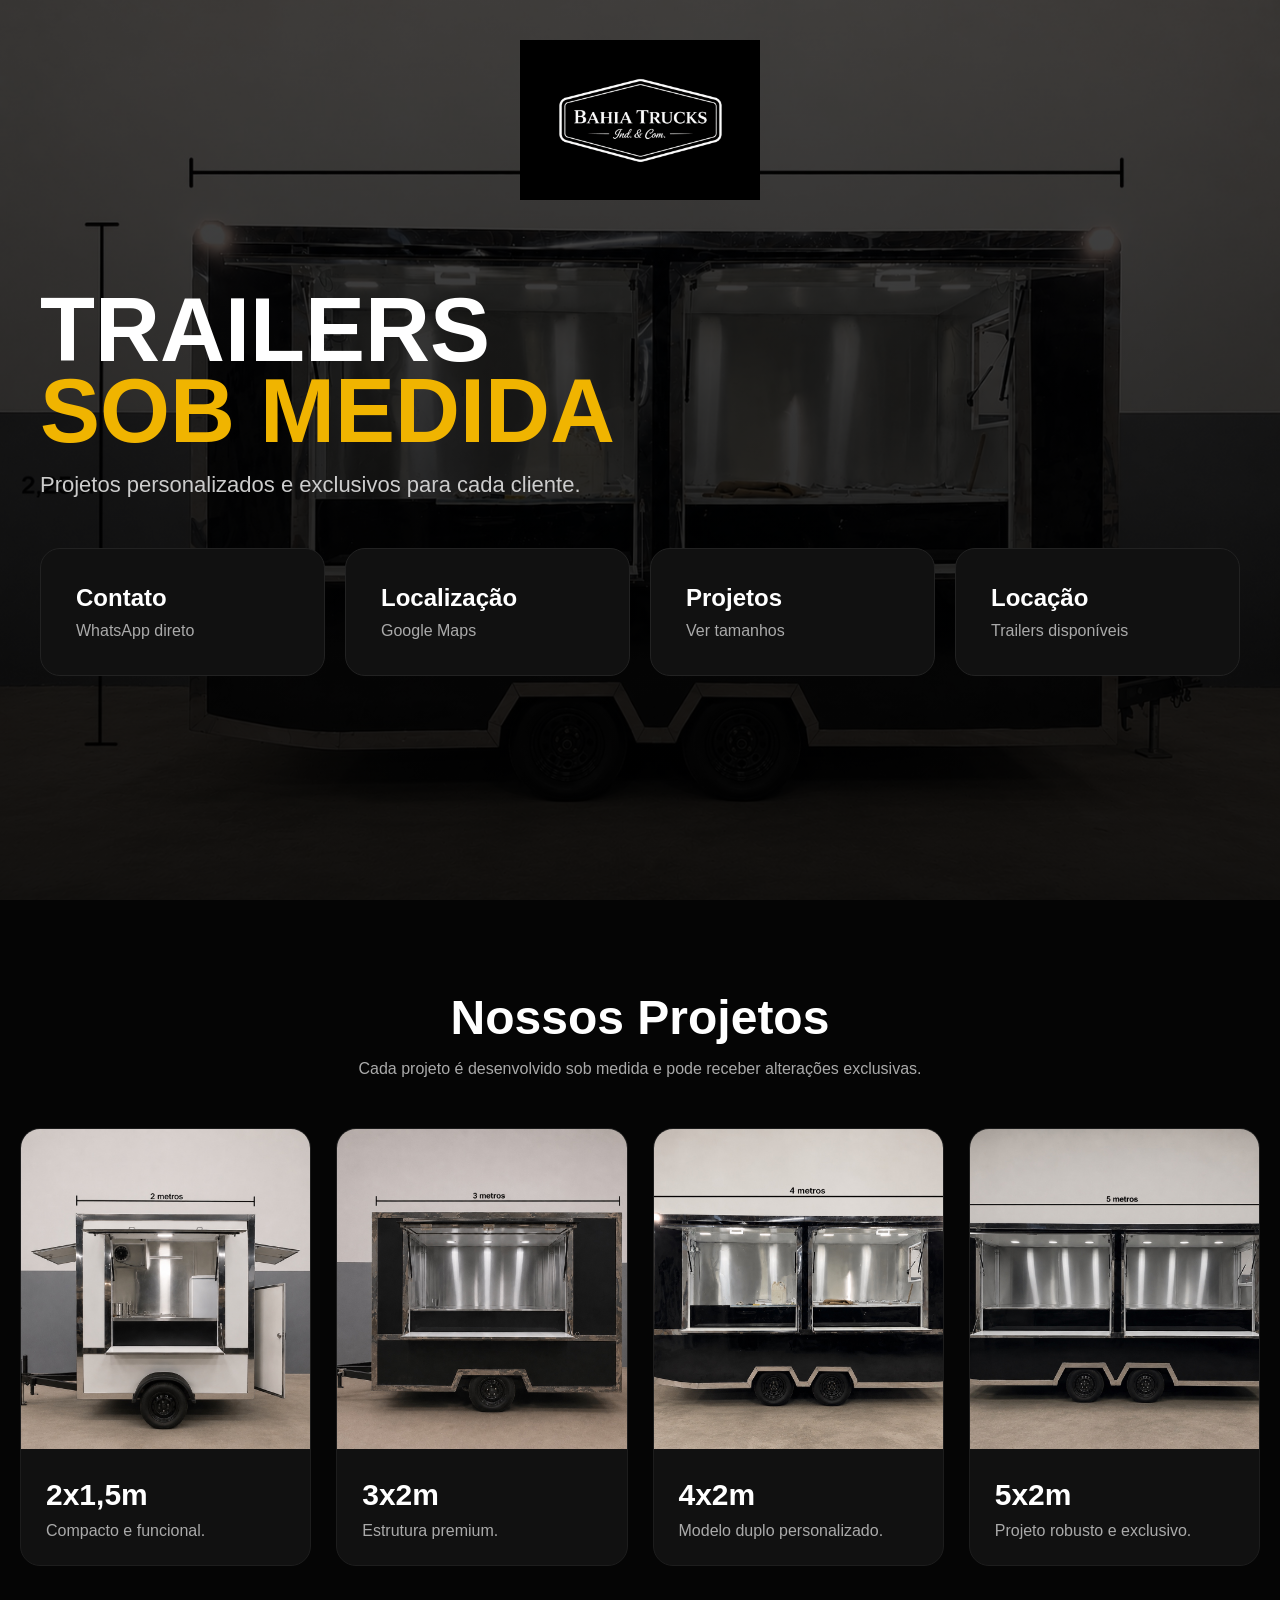
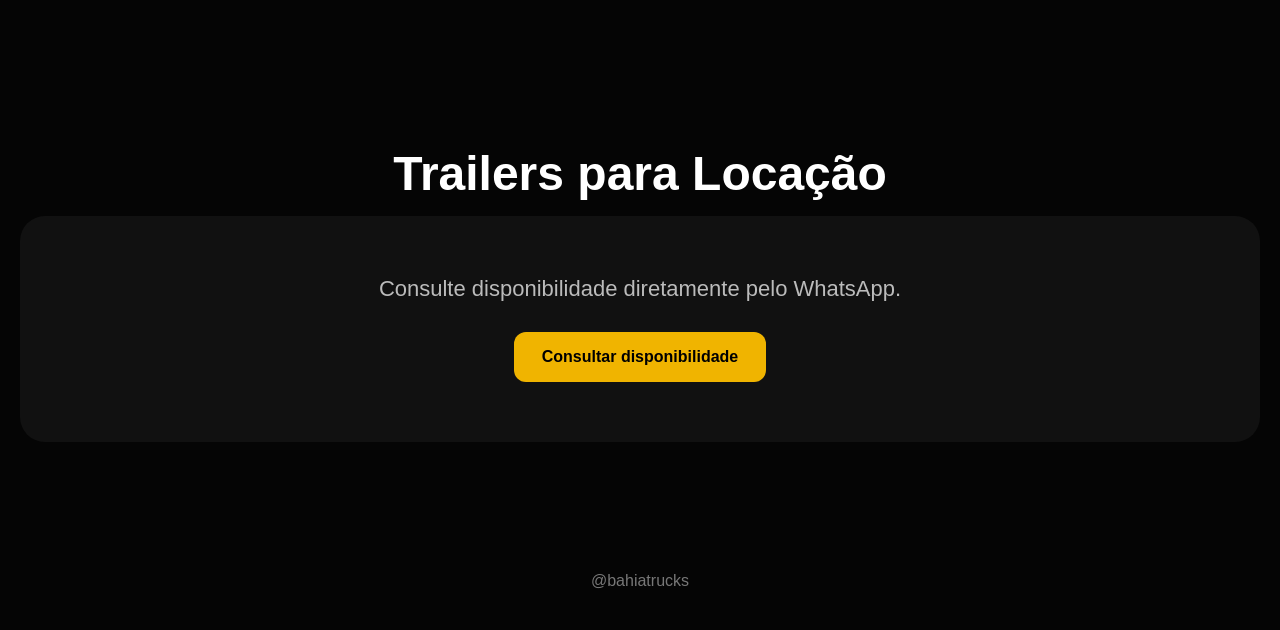
==== index.html @ 98e979be "Add all site files and vercel.json config" ====
<!DOCTYPE html>
<html lang="pt-BR">
<head>
<meta charset="UTF-8">
<meta name="viewport" content="width=device-width, initial-scale=1.0">
<title>Bahia Trucks</title>
<link rel="stylesheet" href="style.css">
</head>
<body>

<header class="hero">
<img src="logo.png" class="logo">

<div class="hero-content">
<h1>TRAILERS<br><span>SOB MEDIDA</span></h1>

<p>Projetos personalizados e exclusivos para cada cliente.</p>

<div class="cards">

<a class="card" href="https://wa.me/5571987264731?text=Olá,%20vim%20pelo%20site" target="_blank">
<h2>Contato</h2>
<span>WhatsApp direto</span>
</a>

<a class="card" href="https://maps.google.com/?q=Rua+Estrela+do+Mar+115+Lauro+de+Freitas+BA" target="_blank">
<h2>Localização</h2>
<span>Google Maps</span>
</a>

<a class="card" href="#projetos">
<h2>Projetos</h2>
<span>Ver tamanhos</span>
</a>

<a class="card" href="#locacao">
<h2>Locação</h2>
<span>Trailers disponíveis</span>
</a>

</div>
</div>
</header>

<section id="projetos">
<h2>Nossos Projetos</h2>

<p class="subtitle">
Cada projeto é desenvolvido sob medida e pode receber alterações exclusivas.
</p>

<div class="project-grid">

<div class="project-card">
<img src="2x15.jpeg">
<div class="project-info">
<h3>2x1,5m</h3>
<p>Compacto e funcional.</p>
</div>
</div>

<div class="project-card">
<img src="3x2.jpeg">
<div class="project-info">
<h3>3x2m</h3>
<p>Estrutura premium.</p>
</div>
</div>

<div class="project-card">
<img src="4x2.jpeg">
<div class="project-info">
<h3>4x2m</h3>
<p>Modelo duplo personalizado.</p>
</div>
</div>

<div class="project-card">
<img src="5x2.jpeg">
<div class="project-info">
<h3>5x2m</h3>
<p>Projeto robusto e exclusivo.</p>
</div>
</div>

</div>
</section>

<section id="locacao">
<h2>Trailers para Locação</h2>

<div class="locacao-box">
<p>Consulte disponibilidade diretamente pelo WhatsApp.</p>

<a href="https://wa.me/5571987264731?text=Olá,%20tenho%20interesse%20em%20locação" target="_blank">
Consultar disponibilidade
</a>

</div>
</section>

<footer>
<p>@bahiatrucks</p>
</footer>

</body>
</html>
---- style.css ----
*{
margin:0;
padding:0;
box-sizing:border-box;
font-family:Arial,sans-serif;
}

body{
background:#050505;
color:white;
}

.hero{
min-height:100vh;
padding:40px 20px;
background:
linear-gradient(to bottom, rgba(0,0,0,.7), rgba(0,0,0,.9)),
url('4x2.jpeg') center/cover no-repeat;
}

.logo{
width:240px;
display:block;
margin:auto;
}

.hero-content{
max-width:1200px;
margin:90px auto 0;
}

.hero h1{
font-size:90px;
line-height:.9;
margin-bottom:20px;
}

.hero h1 span{
color:#f0b400;
}

.hero p{
font-size:22px;
color:#ccc;
margin-bottom:50px;
max-width:600px;
}

.cards{
display:grid;
grid-template-columns:repeat(auto-fit,minmax(220px,1fr));
gap:20px;
}

.card{
background:#111;
padding:35px;
border-radius:20px;
text-decoration:none;
color:white;
border:1px solid #222;
transition:.3s;
}

.card:hover{
transform:translateY(-5px);
border-color:#f0b400;
}

.card h2{
margin-bottom:10px;
}

.card span{
color:#aaa;
}

section{
max-width:1300px;
margin:auto;
padding:90px 20px;
}

section h2{
text-align:center;
font-size:48px;
margin-bottom:15px;
}

.subtitle{
text-align:center;
color:#aaa;
margin-bottom:50px;
}

.project-grid{
display:grid;
grid-template-columns:repeat(auto-fit,minmax(260px,1fr));
gap:25px;
}

.project-card{
background:#111;
border-radius:20px;
overflow:hidden;
border:1px solid #1d1d1d;
}

.project-card img{
width:100%;
height:320px;
object-fit:cover;
}

.project-info{
padding:25px;
}

.project-info h3{
font-size:30px;
margin-bottom:10px;
}

.project-info p{
color:#aaa;
}

.locacao-box{
background:#111;
padding:60px;
border-radius:25px;
text-align:center;
}

.locacao-box p{
font-size:22px;
color:#bbb;
margin-bottom:30px;
}

.locacao-box a{
background:#f0b400;
padding:16px 28px;
border-radius:12px;
text-decoration:none;
color:black;
font-weight:bold;
display:inline-block;
}

footer{
padding:40px;
text-align:center;
color:#777;
}

@media(max-width:768px){

.hero h1{
font-size:52px;
}

.hero p{
font-size:18px;
}

section h2{
font-size:34px;
}

.locacao-box{
padding:35px 20px;
}

}
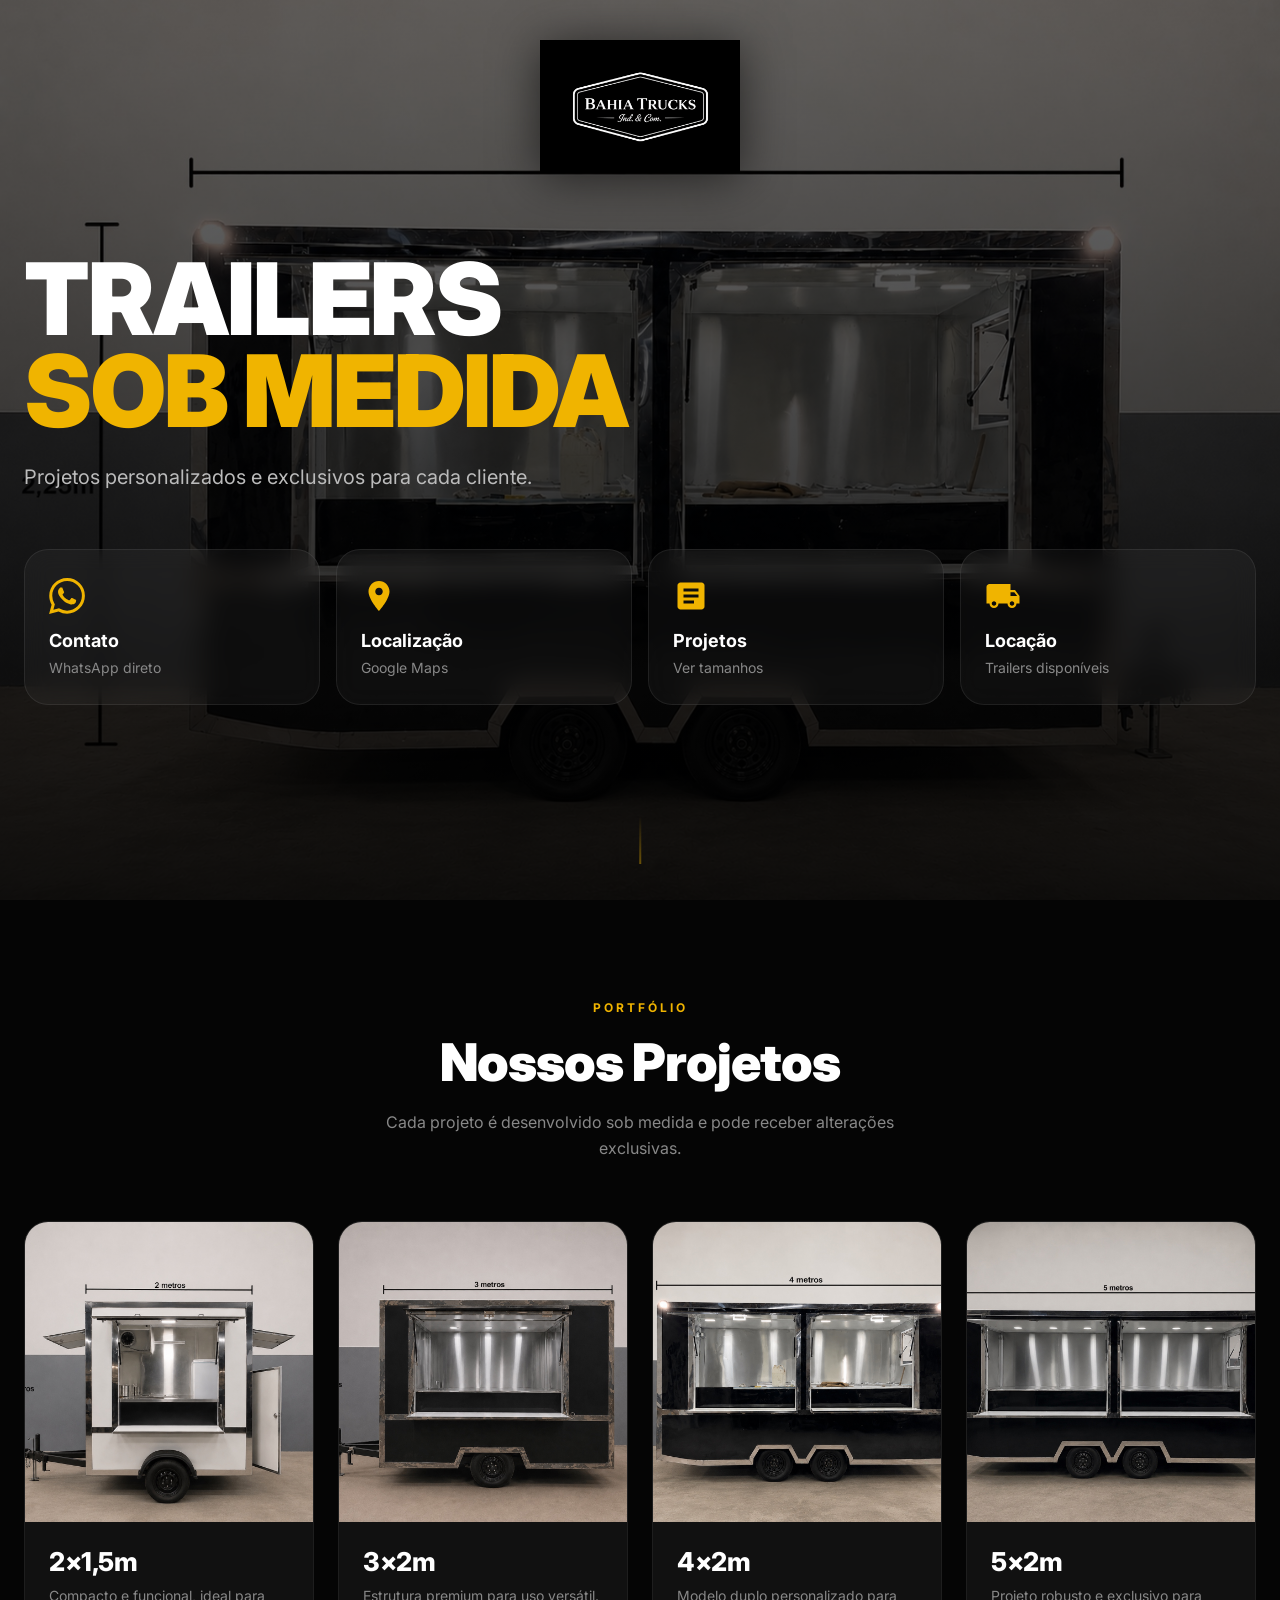
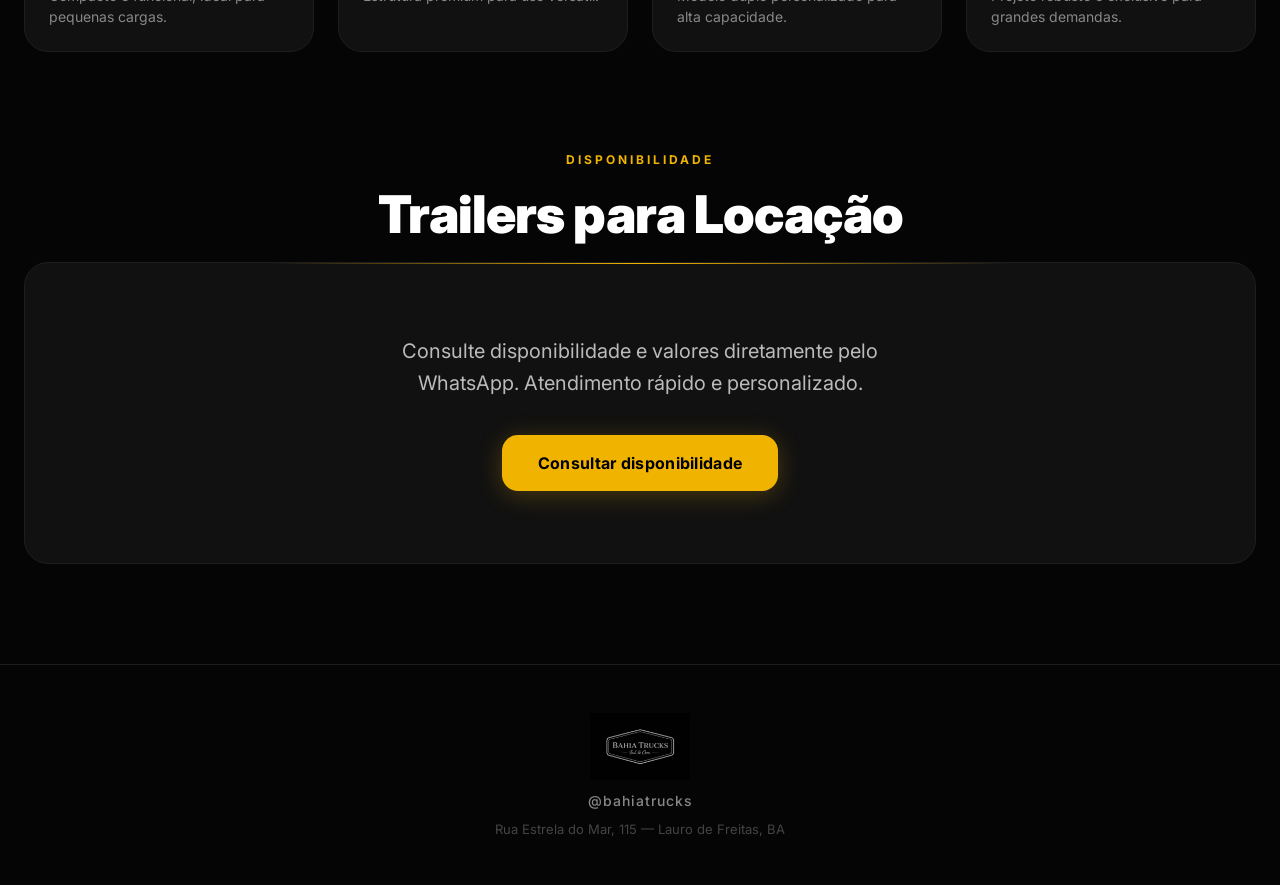
==== commit 2e056d28: "Improve site: SEO, visual redesign, accessibility and performance - Add meta description, Open Graph" ====
--- a/index.html
+++ b/index.html
@@ -1,106 +1,177 @@
 <!DOCTYPE html>
 <html lang="pt-BR">
 <head>
-<meta charset="UTF-8">
-<meta name="viewport" content="width=device-width, initial-scale=1.0">
-<title>Bahia Trucks</title>
-<link rel="stylesheet" href="style.css">
+  <meta charset="UTF-8">
+  <meta name="viewport" content="width=device-width, initial-scale=1.0">
+
+  <title>Bahia Trucks — Trailers Sob Medida em Lauro de Freitas, BA</title>
+  <meta name="description" content="Fabricamos trailers sob medida e oferecemos trailers para locação em Lauro de Freitas, Bahia. Projetos personalizados, qualidade e exclusividade para cada cliente.">
+  <meta name="keywords" content="trailers sob medida, locação de trailers, Lauro de Freitas, Bahia, Bahia Trucks, trailers personalizados">
+  <meta name="robots" content="index, follow">
+
+  <!-- Open Graph (WhatsApp, Instagram, Facebook) -->
+  <meta property="og:type" content="website">
+  <meta property="og:title" content="Bahia Trucks — Trailers Sob Medida">
+  <meta property="og:description" content="Fabricamos trailers sob medida e para locação em Lauro de Freitas, BA. Projetos exclusivos para cada cliente.">
+  <meta property="og:image" content="4x2.jpeg">
+  <meta property="og:locale" content="pt_BR">
+
+  <!-- Structured Data (Google) -->
+  <script type="application/ld+json">
+  {
+    "@context": "https://schema.org",
+    "@type": "LocalBusiness",
+    "name": "Bahia Trucks",
+    "description": "Fabricação de trailers sob medida e locação de trailers em Lauro de Freitas, Bahia.",
+    "telephone": "+55-71-98726-4731",
+    "address": {
+      "@type": "PostalAddress",
+      "streetAddress": "Rua Estrela do Mar, 115",
+      "addressLocality": "Lauro de Freitas",
+      "addressRegion": "BA",
+      "addressCountry": "BR"
+    }
+  }
+  </script>
+
+  <!-- Google Fonts -->
+  <link rel="preconnect" href="https://fonts.googleapis.com">
+  <link rel="preconnect" href="https://fonts.gstatic.com" crossorigin>
+  <link href="https://fonts.googleapis.com/css2?family=Inter:wght@400;500;600;700;900&display=swap" rel="stylesheet">
+
+  <link rel="stylesheet" href="style.css">
 </head>
 <body>
 
 <header class="hero">
-<img src="logo.png" class="logo">
+  <img src="logo.png" class="logo" alt="Bahia Trucks — Logo">
 
-<div class="hero-content">
-<h1>TRAILERS<br><span>SOB MEDIDA</span></h1>
+  <div class="hero-content">
+    <h1>TRAILERS<br><span>SOB MEDIDA</span></h1>
+    <p>Projetos personalizados e exclusivos para cada cliente.</p>
 
-<p>Projetos personalizados e exclusivos para cada cliente.</p>
+    <div class="cards">
 
-<div class="cards">
+      <a class="card" href="https://wa.me/5571987264731?text=Olá,%20vim%20pelo%20site" target="_blank" rel="noopener" aria-label="Entrar em contato pelo WhatsApp">
+        <div class="card-icon">
+          <svg xmlns="http://www.w3.org/2000/svg" viewBox="0 0 24 24" fill="currentColor" aria-hidden="true"><path d="M17.472 14.382c-.297-.149-1.758-.867-2.03-.967-.273-.099-.471-.148-.67.15-.197.297-.767.966-.94 1.164-.173.199-.347.223-.644.075-.297-.15-1.255-.463-2.39-1.475-.883-.788-1.48-1.761-1.653-2.059-.173-.297-.018-.458.13-.606.134-.133.298-.347.446-.52.149-.174.198-.298.298-.497.099-.198.05-.371-.025-.52-.075-.149-.669-1.612-.916-2.207-.242-.579-.487-.5-.669-.51-.173-.008-.371-.01-.57-.01-.198 0-.52.074-.792.372-.272.297-1.04 1.016-1.04 2.479 0 1.462 1.065 2.875 1.213 3.074.149.198 2.096 3.2 5.077 4.487.709.306 1.262.489 1.694.625.712.227 1.36.195 1.871.118.571-.085 1.758-.719 2.006-1.413.248-.694.248-1.289.173-1.413-.074-.124-.272-.198-.57-.347m-5.421 7.403h-.004a9.87 9.87 0 01-5.031-1.378l-.361-.214-3.741.982.998-3.648-.235-.374a9.86 9.86 0 01-1.51-5.26c.001-5.45 4.436-9.884 9.888-9.884 2.64 0 5.122 1.03 6.988 2.898a9.825 9.825 0 012.893 6.994c-.003 5.45-4.437 9.884-9.885 9.884m8.413-18.297A11.815 11.815 0 0012.05 0C5.495 0 .16 5.335.157 11.892c0 2.096.547 4.142 1.588 5.945L.057 24l6.305-1.654a11.882 11.882 0 005.683 1.448h.005c6.554 0 11.89-5.335 11.893-11.893a11.821 11.821 0 00-3.48-8.413z"/></svg>
+        </div>
+        <h2>Contato</h2>
+        <span>WhatsApp direto</span>
+      </a>
 
-<a class="card" href="https://wa.me/5571987264731?text=Olá,%20vim%20pelo%20site" target="_blank">
-<h2>Contato</h2>
-<span>WhatsApp direto</span>
-</a>
+      <a class="card" href="https://maps.google.com/?q=Rua+Estrela+do+Mar+115+Lauro+de+Freitas+BA" target="_blank" rel="noopener" aria-label="Ver localização no Google Maps">
+        <div class="card-icon">
+          <svg xmlns="http://www.w3.org/2000/svg" viewBox="0 0 24 24" fill="currentColor" aria-hidden="true"><path d="M12 2C8.13 2 5 5.13 5 9c0 5.25 7 13 7 13s7-7.75 7-13c0-3.87-3.13-7-7-7zm0 9.5c-1.38 0-2.5-1.12-2.5-2.5s1.12-2.5 2.5-2.5 2.5 1.12 2.5 2.5-1.12 2.5-2.5 2.5z"/></svg>
+        </div>
+        <h2>Localização</h2>
+        <span>Google Maps</span>
+      </a>
 
-<a class="card" href="https://maps.google.com/?q=Rua+Estrela+do+Mar+115+Lauro+de+Freitas+BA" target="_blank">
-<h2>Localização</h2>
-<span>Google Maps</span>
-</a>
+      <a class="card" href="#projetos" aria-label="Ver nossos projetos">
+        <div class="card-icon">
+          <svg xmlns="http://www.w3.org/2000/svg" viewBox="0 0 24 24" fill="currentColor" aria-hidden="true"><path d="M19 3H5c-1.1 0-2 .9-2 2v14c0 1.1.9 2 2 2h14c1.1 0 2-.9 2-2V5c0-1.1-.9-2-2-2zm-5 14H7v-2h7v2zm3-4H7v-2h10v2zm0-4H7V7h10v2z"/></svg>
+        </div>
+        <h2>Projetos</h2>
+        <span>Ver tamanhos</span>
+      </a>
 
-<a class="card" href="#projetos">
-<h2>Projetos</h2>
-<span>Ver tamanhos</span>
-</a>
+      <a class="card" href="#locacao" aria-label="Ver trailers para locação">
+        <div class="card-icon">
+          <svg xmlns="http://www.w3.org/2000/svg" viewBox="0 0 24 24" fill="currentColor" aria-hidden="true"><path d="M20 8h-3V4H3c-1.1 0-2 .9-2 2v11h2c0 1.66 1.34 3 3 3s3-1.34 3-3h6c0 1.66 1.34 3 3 3s3-1.34 3-3h2v-5l-3-4zM6 18.5c-.83 0-1.5-.67-1.5-1.5s.67-1.5 1.5-1.5 1.5.67 1.5 1.5-.67 1.5-1.5 1.5zm13.5-9l1.96 2.5H17V9.5h2.5zm-1.5 9c-.83 0-1.5-.67-1.5-1.5s.67-1.5 1.5-1.5 1.5.67 1.5 1.5-.67 1.5-1.5 1.5z"/></svg>
+        </div>
+        <h2>Locação</h2>
+        <span>Trailers disponíveis</span>
+      </a>
 
-<a class="card" href="#locacao">
-<h2>Locação</h2>
-<span>Trailers disponíveis</span>
-</a>
+    </div>
+  </div>
 
-</div>
-</div>
+  <div class="scroll-hint" aria-hidden="true">
+    <span></span>
+  </div>
 </header>
 
 <section id="projetos">
-<h2>Nossos Projetos</h2>
+  <div class="section-label">Portfólio</div>
+  <h2>Nossos Projetos</h2>
+  <p class="subtitle">Cada projeto é desenvolvido sob medida e pode receber alterações exclusivas.</p>
 
-<p class="subtitle">
-Cada projeto é desenvolvido sob medida e pode receber alterações exclusivas.
-</p>
+  <div class="project-grid">
 
-<div class="project-grid">
+    <div class="project-card">
+      <div class="project-img-wrap">
+        <img src="2x15.jpeg" alt="Trailer 2x1,5 metros — compacto e funcional" loading="lazy">
+        <div class="project-overlay">
+          <a href="https://wa.me/5571987264731?text=Olá,%20tenho%20interesse%20no%20trailer%202x1,5m" target="_blank" rel="noopener" class="overlay-btn">Solicitar orçamento</a>
+        </div>
+      </div>
+      <div class="project-info">
+        <h3>2×1,5m</h3>
+        <p>Compacto e funcional, ideal para pequenas cargas.</p>
+      </div>
+    </div>
 
-<div class="project-card">
-<img src="2x15.jpeg">
-<div class="project-info">
-<h3>2x1,5m</h3>
-<p>Compacto e funcional.</p>
-</div>
-</div>
+    <div class="project-card">
+      <div class="project-img-wrap">
+        <img src="3x2.jpeg" alt="Trailer 3x2 metros — estrutura premium" loading="lazy">
+        <div class="project-overlay">
+          <a href="https://wa.me/5571987264731?text=Olá,%20tenho%20interesse%20no%20trailer%203x2m" target="_blank" rel="noopener" class="overlay-btn">Solicitar orçamento</a>
+        </div>
+      </div>
+      <div class="project-info">
+        <h3>3×2m</h3>
+        <p>Estrutura premium para uso versátil.</p>
+      </div>
+    </div>
 
-<div class="project-card">
-<img src="3x2.jpeg">
-<div class="project-info">
-<h3>3x2m</h3>
-<p>Estrutura premium.</p>
-</div>
-</div>
+    <div class="project-card">
+      <div class="project-img-wrap">
+        <img src="4x2.jpeg" alt="Trailer 4x2 metros — modelo duplo personalizado" loading="lazy">
+        <div class="project-overlay">
+          <a href="https://wa.me/5571987264731?text=Olá,%20tenho%20interesse%20no%20trailer%204x2m" target="_blank" rel="noopener" class="overlay-btn">Solicitar orçamento</a>
+        </div>
+      </div>
+      <div class="project-info">
+        <h3>4×2m</h3>
+        <p>Modelo duplo personalizado para alta capacidade.</p>
+      </div>
+    </div>
 
-<div class="project-card">
-<img src="4x2.jpeg">
-<div class="project-info">
-<h3>4x2m</h3>
-<p>Modelo duplo personalizado.</p>
-</div>
-</div>
+    <div class="project-card">
+      <div class="project-img-wrap">
+        <img src="5x2.jpeg" alt="Trailer 5x2 metros — projeto robusto e exclusivo" loading="lazy">
+        <div class="project-overlay">
+          <a href="https://wa.me/5571987264731?text=Olá,%20tenho%20interesse%20no%20trailer%205x2m" target="_blank" rel="noopener" class="overlay-btn">Solicitar orçamento</a>
+        </div>
+      </div>
+      <div class="project-info">
+        <h3>5×2m</h3>
+        <p>Projeto robusto e exclusivo para grandes demandas.</p>
+      </div>
+    </div>
 
-<div class="project-card">
-<img src="5x2.jpeg">
-<div class="project-info">
-<h3>5x2m</h3>
-<p>Projeto robusto e exclusivo.</p>
-</div>
-</div>
-
-</div>
+  </div>
 </section>
 
-<section id="locacao">
-<h2>Trailers para Locação</h2>
+<section id="locacao" class="locacao-section">
+  <div class="section-label">Disponibilidade</div>
+  <h2>Trailers para Locação</h2>
 
-<div class="locacao-box">
-<p>Consulte disponibilidade diretamente pelo WhatsApp.</p>
-
-<a href="https://wa.me/5571987264731?text=Olá,%20tenho%20interesse%20em%20locação" target="_blank">
-Consultar disponibilidade
-</a>
-
-</div>
+  <div class="locacao-box">
+    <p>Consulte disponibilidade e valores diretamente pelo WhatsApp. Atendimento rápido e personalizado.</p>
+    <a href="https://wa.me/5571987264731?text=Olá,%20tenho%20interesse%20em%20locação" target="_blank" rel="noopener" class="btn-primary" aria-label="Consultar disponibilidade de locação pelo WhatsApp">
+      Consultar disponibilidade
+    </a>
+  </div>
 </section>
 
 <footer>
-<p>@bahiatrucks</p>
+  <div class="footer-inner">
+    <img src="logo.png" alt="Bahia Trucks" class="footer-logo">
+    <p class="footer-handle">@bahiatrucks</p>
+    <p class="footer-address">Rua Estrela do Mar, 115 — Lauro de Freitas, BA</p>
+  </div>
 </footer>
 
 </body>
--- a/style.css
+++ b/style.css
@@ -1,175 +1,441 @@
-*{
-margin:0;
-padding:0;
-box-sizing:border-box;
-font-family:Arial,sans-serif;
-}
-
-body{
-background:#050505;
-color:white;
-}
-
-.hero{
-min-height:100vh;
-padding:40px 20px;
-background:
-linear-gradient(to bottom, rgba(0,0,0,.7), rgba(0,0,0,.9)),
-url('4x2.jpeg') center/cover no-repeat;
-}
-
-.logo{
-width:240px;
-display:block;
-margin:auto;
-}
-
-.hero-content{
-max-width:1200px;
-margin:90px auto 0;
-}
-
-.hero h1{
-font-size:90px;
-line-height:.9;
-margin-bottom:20px;
-}
-
-.hero h1 span{
-color:#f0b400;
-}
-
-.hero p{
-font-size:22px;
-color:#ccc;
-margin-bottom:50px;
-max-width:600px;
-}
-
-.cards{
-display:grid;
-grid-template-columns:repeat(auto-fit,minmax(220px,1fr));
-gap:20px;
-}
-
-.card{
-background:#111;
-padding:35px;
-border-radius:20px;
-text-decoration:none;
-color:white;
-border:1px solid #222;
-transition:.3s;
-}
-
-.card:hover{
-transform:translateY(-5px);
-border-color:#f0b400;
-}
-
-.card h2{
-margin-bottom:10px;
-}
-
-.card span{
-color:#aaa;
-}
-
-section{
-max-width:1300px;
-margin:auto;
-padding:90px 20px;
-}
-
-section h2{
-text-align:center;
-font-size:48px;
-margin-bottom:15px;
-}
-
-.subtitle{
-text-align:center;
-color:#aaa;
-margin-bottom:50px;
-}
-
-.project-grid{
-display:grid;
-grid-template-columns:repeat(auto-fit,minmax(260px,1fr));
-gap:25px;
-}
-
-.project-card{
-background:#111;
-border-radius:20px;
-overflow:hidden;
-border:1px solid #1d1d1d;
-}
-
-.project-card img{
-width:100%;
-height:320px;
-object-fit:cover;
-}
-
-.project-info{
-padding:25px;
-}
-
-.project-info h3{
-font-size:30px;
-margin-bottom:10px;
-}
-
-.project-info p{
-color:#aaa;
-}
-
-.locacao-box{
-background:#111;
-padding:60px;
-border-radius:25px;
-text-align:center;
-}
-
-.locacao-box p{
-font-size:22px;
-color:#bbb;
-margin-bottom:30px;
-}
-
-.locacao-box a{
-background:#f0b400;
-padding:16px 28px;
-border-radius:12px;
-text-decoration:none;
-color:black;
-font-weight:bold;
-display:inline-block;
-}
-
-footer{
-padding:40px;
-text-align:center;
-color:#777;
-}
-
-@media(max-width:768px){
-
-.hero h1{
-font-size:52px;
-}
-
-.hero p{
-font-size:18px;
-}
-
-section h2{
-font-size:34px;
-}
-
-.locacao-box{
-padding:35px 20px;
-}
-
-}
+:root {
+  --gold: #f0b400;
+  --gold-dark: #c99600;
+  --bg: #050505;
+  --bg-card: #111;
+  --bg-card-hover: #161616;
+  --border: #1e1e1e;
+  --border-hover: #333;
+  --text: #ffffff;
+  --text-muted: #888;
+  --text-sub: #bbb;
+  --radius-lg: 24px;
+  --radius-md: 16px;
+  --radius-sm: 10px;
+  --transition: 0.3s cubic-bezier(0.4, 0, 0.2, 1);
+  --max-w: 1280px;
+}
+
+* {
+  margin: 0;
+  padding: 0;
+  box-sizing: border-box;
+}
+
+html {
+  scroll-behavior: smooth;
+}
+
+body {
+  background: var(--bg);
+  color: var(--text);
+  font-family: 'Inter', Arial, sans-serif;
+  -webkit-font-smoothing: antialiased;
+}
+
+/* ── HERO ── */
+
+.hero {
+  min-height: 100vh;
+  padding: 40px 24px 80px;
+  background:
+    linear-gradient(to bottom, rgba(0,0,0,.55) 0%, rgba(0,0,0,.92) 100%),
+    url('4x2.jpeg') center / cover no-repeat;
+  display: flex;
+  flex-direction: column;
+  position: relative;
+}
+
+.logo {
+  width: 200px;
+  display: block;
+  margin: 0 auto;
+  filter: drop-shadow(0 4px 24px rgba(0,0,0,.6));
+}
+
+.hero-content {
+  max-width: var(--max-w);
+  margin: 80px auto 0;
+  width: 100%;
+}
+
+.hero h1 {
+  font-size: clamp(56px, 8vw, 100px);
+  font-weight: 900;
+  line-height: 0.92;
+  letter-spacing: -2px;
+  margin-bottom: 24px;
+}
+
+.hero h1 span {
+  color: var(--gold);
+}
+
+.hero > .hero-content > p {
+  font-size: clamp(16px, 2vw, 20px);
+  color: var(--text-sub);
+  margin-bottom: 56px;
+  max-width: 520px;
+  line-height: 1.6;
+  font-weight: 400;
+}
+
+/* ── HERO CARDS ── */
+
+.cards {
+  display: grid;
+  grid-template-columns: repeat(auto-fit, minmax(210px, 1fr));
+  gap: 16px;
+}
+
+.card {
+  background: rgba(255,255,255,.04);
+  backdrop-filter: blur(12px);
+  -webkit-backdrop-filter: blur(12px);
+  padding: 28px 24px;
+  border-radius: var(--radius-lg);
+  text-decoration: none;
+  color: var(--text);
+  border: 1px solid rgba(255,255,255,.08);
+  transition: var(--transition);
+  display: flex;
+  flex-direction: column;
+  gap: 4px;
+}
+
+.card:hover {
+  transform: translateY(-6px);
+  border-color: var(--gold);
+  background: rgba(240, 180, 0, 0.06);
+  box-shadow: 0 12px 40px rgba(240, 180, 0, 0.12);
+}
+
+.card-icon {
+  width: 36px;
+  height: 36px;
+  color: var(--gold);
+  margin-bottom: 12px;
+}
+
+.card-icon svg {
+  width: 100%;
+  height: 100%;
+}
+
+.card h2 {
+  font-size: 18px;
+  font-weight: 700;
+  margin-bottom: 4px;
+}
+
+.card span {
+  color: var(--text-muted);
+  font-size: 14px;
+  font-weight: 400;
+}
+
+/* ── SCROLL HINT ── */
+
+.scroll-hint {
+  position: absolute;
+  bottom: 36px;
+  left: 50%;
+  transform: translateX(-50%);
+  display: flex;
+  flex-direction: column;
+  align-items: center;
+  gap: 6px;
+  opacity: 0.4;
+}
+
+.scroll-hint span {
+  display: block;
+  width: 1.5px;
+  height: 48px;
+  background: linear-gradient(to bottom, transparent, var(--gold));
+  animation: scrollLine 1.8s ease-in-out infinite;
+}
+
+@keyframes scrollLine {
+  0% { transform: scaleY(0); transform-origin: top; opacity: 0; }
+  50% { transform: scaleY(1); transform-origin: top; opacity: 1; }
+  100% { transform: scaleY(1); transform-origin: bottom; opacity: 0; }
+}
+
+/* ── SECTIONS COMMON ── */
+
+section {
+  max-width: var(--max-w);
+  margin: 0 auto;
+  padding: 100px 24px;
+}
+
+.section-label {
+  text-align: center;
+  font-size: 12px;
+  font-weight: 700;
+  letter-spacing: 3px;
+  text-transform: uppercase;
+  color: var(--gold);
+  margin-bottom: 16px;
+}
+
+section h2 {
+  text-align: center;
+  font-size: clamp(32px, 5vw, 52px);
+  font-weight: 900;
+  letter-spacing: -1px;
+  margin-bottom: 16px;
+}
+
+.subtitle {
+  text-align: center;
+  color: var(--text-muted);
+  font-size: 16px;
+  line-height: 1.6;
+  margin-bottom: 60px;
+  max-width: 560px;
+  margin-left: auto;
+  margin-right: auto;
+}
+
+/* ── PROJECT GRID ── */
+
+.project-grid {
+  display: grid;
+  grid-template-columns: repeat(auto-fit, minmax(280px, 1fr));
+  gap: 24px;
+}
+
+.project-card {
+  background: var(--bg-card);
+  border-radius: var(--radius-lg);
+  overflow: hidden;
+  border: 1px solid var(--border);
+  transition: var(--transition);
+}
+
+.project-card:hover {
+  border-color: var(--border-hover);
+  transform: translateY(-4px);
+  box-shadow: 0 16px 48px rgba(0,0,0,.5);
+}
+
+.project-img-wrap {
+  position: relative;
+  overflow: hidden;
+}
+
+.project-card img {
+  width: 100%;
+  height: 300px;
+  object-fit: cover;
+  display: block;
+  transition: transform 0.5s cubic-bezier(0.4, 0, 0.2, 1);
+}
+
+.project-card:hover img {
+  transform: scale(1.05);
+}
+
+.project-overlay {
+  position: absolute;
+  inset: 0;
+  background: rgba(0,0,0,.55);
+  display: flex;
+  align-items: center;
+  justify-content: center;
+  opacity: 0;
+  transition: var(--transition);
+}
+
+.project-card:hover .project-overlay {
+  opacity: 1;
+}
+
+.overlay-btn {
+  background: var(--gold);
+  color: #000;
+  font-weight: 700;
+  font-size: 14px;
+  padding: 12px 22px;
+  border-radius: var(--radius-sm);
+  text-decoration: none;
+  transform: translateY(10px);
+  transition: var(--transition);
+  letter-spacing: 0.3px;
+}
+
+.project-card:hover .overlay-btn {
+  transform: translateY(0);
+}
+
+.overlay-btn:hover {
+  background: #fff;
+}
+
+.project-info {
+  padding: 24px;
+}
+
+.project-info h3 {
+  font-size: 26px;
+  font-weight: 800;
+  margin-bottom: 8px;
+  letter-spacing: -0.5px;
+}
+
+.project-info p {
+  color: var(--text-muted);
+  font-size: 14px;
+  line-height: 1.5;
+}
+
+/* ── LOCAÇÃO ── */
+
+.locacao-section {
+  padding-top: 0;
+}
+
+.locacao-box {
+  background: var(--bg-card);
+  border: 1px solid var(--border);
+  padding: 72px 48px;
+  border-radius: var(--radius-lg);
+  text-align: center;
+  position: relative;
+  overflow: hidden;
+}
+
+.locacao-box::before {
+  content: '';
+  position: absolute;
+  top: 0;
+  left: 50%;
+  transform: translateX(-50%);
+  width: 60%;
+  height: 1px;
+  background: linear-gradient(to right, transparent, var(--gold), transparent);
+}
+
+.locacao-box p {
+  font-size: 20px;
+  color: var(--text-sub);
+  margin-bottom: 36px;
+  line-height: 1.6;
+  max-width: 480px;
+  margin-left: auto;
+  margin-right: auto;
+  margin-bottom: 36px;
+}
+
+.btn-primary {
+  display: inline-block;
+  background: var(--gold);
+  color: #000;
+  font-weight: 700;
+  font-size: 16px;
+  padding: 18px 36px;
+  border-radius: var(--radius-md);
+  text-decoration: none;
+  letter-spacing: 0.3px;
+  transition: var(--transition);
+  box-shadow: 0 4px 24px rgba(240, 180, 0, 0.25);
+}
+
+.btn-primary:hover {
+  background: #fff;
+  box-shadow: 0 8px 32px rgba(255,255,255,.15);
+  transform: translateY(-2px);
+}
+
+/* ── FOOTER ── */
+
+footer {
+  border-top: 1px solid var(--border);
+  padding: 48px 24px;
+  text-align: center;
+}
+
+.footer-inner {
+  display: flex;
+  flex-direction: column;
+  align-items: center;
+  gap: 12px;
+}
+
+.footer-logo {
+  width: 100px;
+  opacity: 0.6;
+  filter: grayscale(1);
+  transition: var(--transition);
+}
+
+.footer-logo:hover {
+  opacity: 1;
+  filter: none;
+}
+
+.footer-handle {
+  color: var(--text-muted);
+  font-size: 14px;
+  font-weight: 500;
+  letter-spacing: 1px;
+}
+
+.footer-address {
+  color: #444;
+  font-size: 13px;
+}
+
+/* ── RESPONSIVE ── */
+
+@media (max-width: 768px) {
+  .hero {
+    padding: 32px 20px 64px;
+  }
+
+  .hero-content {
+    margin-top: 48px;
+  }
+
+  .cards {
+    grid-template-columns: 1fr 1fr;
+    gap: 12px;
+  }
+
+  .card {
+    padding: 20px 18px;
+  }
+
+  .card h2 {
+    font-size: 16px;
+  }
+
+  section {
+    padding: 72px 20px;
+  }
+
+  .project-grid {
+    grid-template-columns: 1fr;
+    gap: 16px;
+  }
+
+  .locacao-box {
+    padding: 48px 24px;
+  }
+
+  .locacao-box p {
+    font-size: 17px;
+  }
+
+  .scroll-hint {
+    display: none;
+  }
+}
+
+@media (max-width: 480px) {
+  .cards {
+    grid-template-columns: 1fr;
+  }
+}
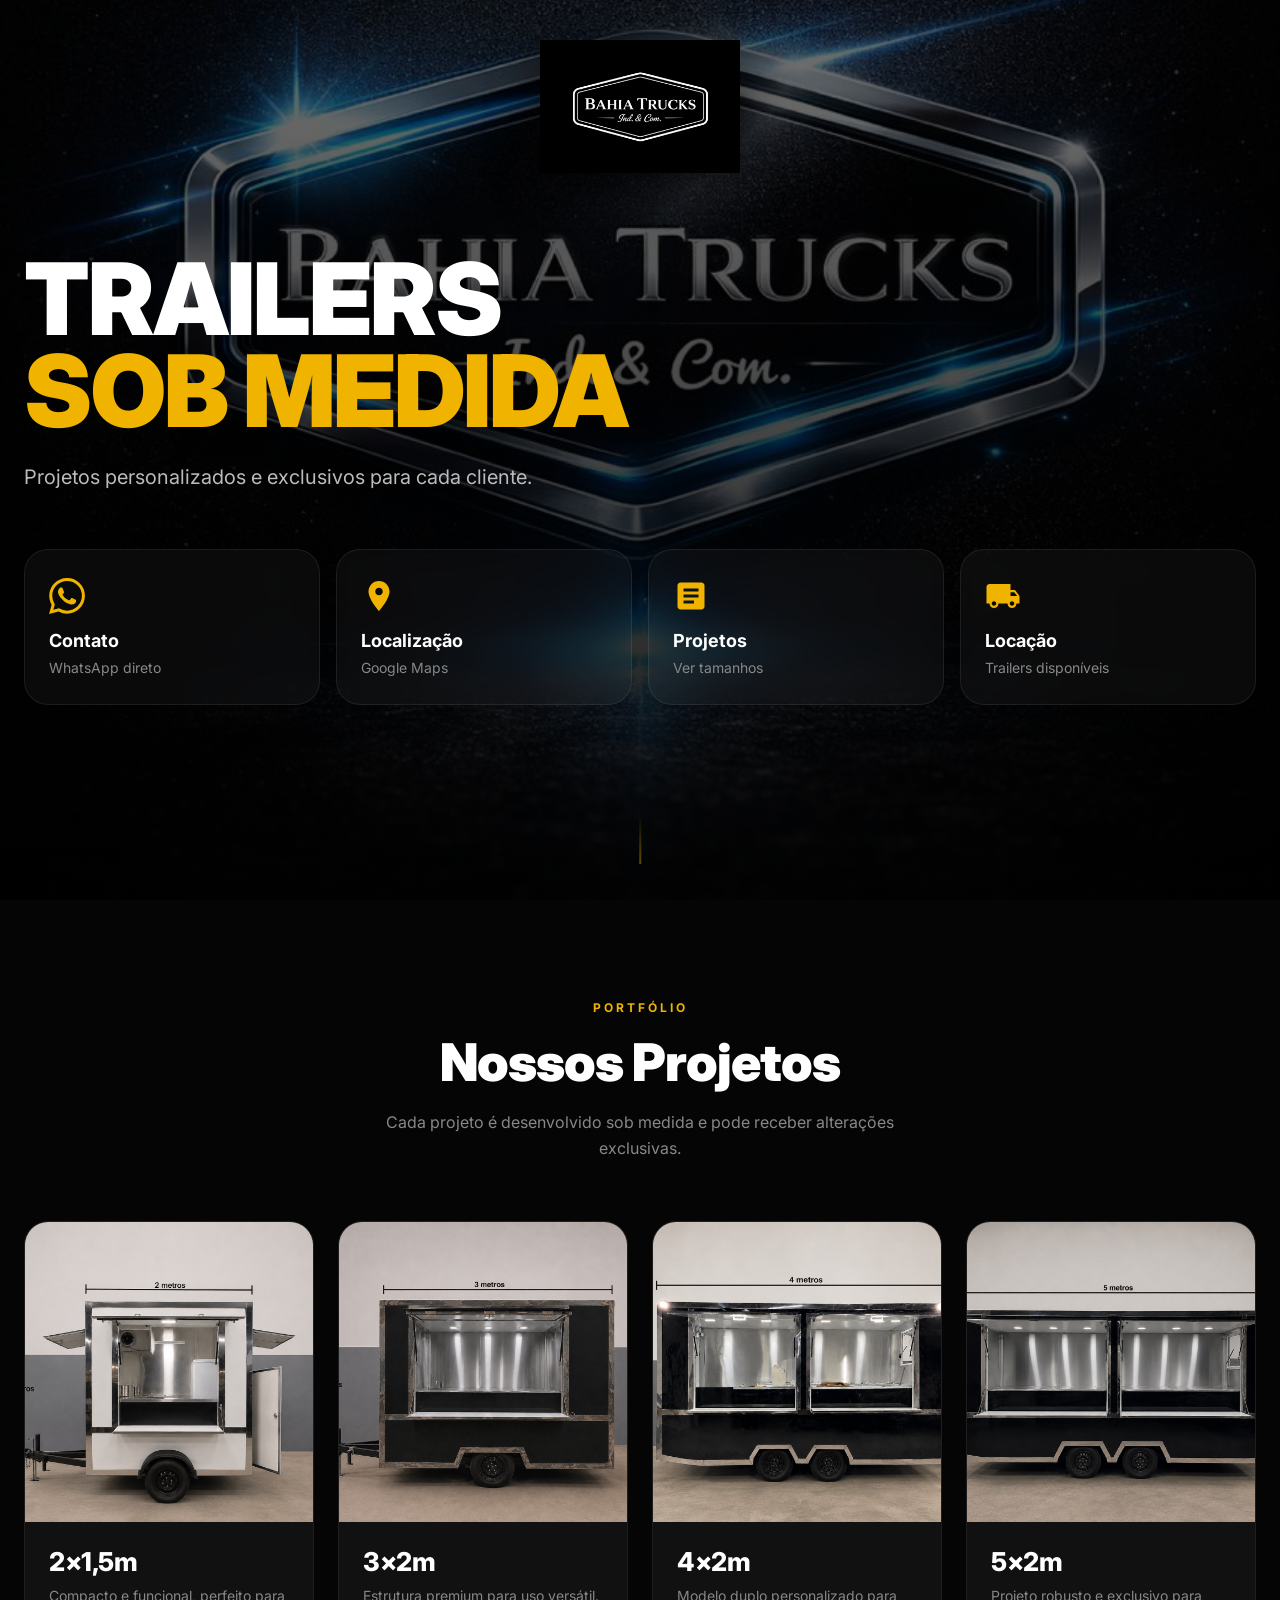
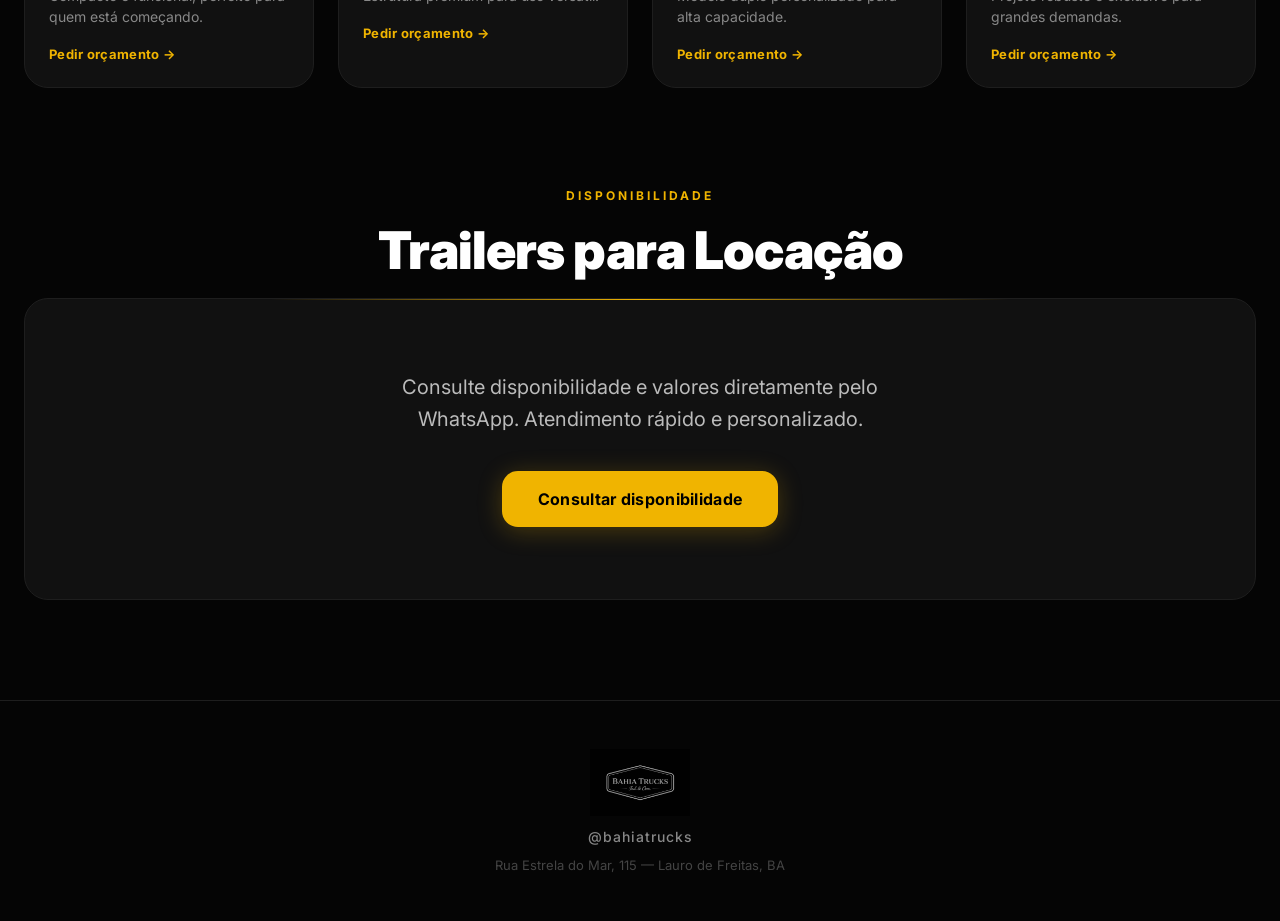
==== commit f3a2bb48: "Update hero background, fix Maps link and improve card descriptions - Replace hero background with n" ====
--- a/index.html
+++ b/index.html
@@ -60,7 +60,7 @@
         <span>WhatsApp direto</span>
       </a>
 
-      <a class="card" href="https://maps.google.com/?q=Rua+Estrela+do+Mar+115+Lauro+de+Freitas+BA" target="_blank" rel="noopener" aria-label="Ver localização no Google Maps">
+      <a class="card" href="https://maps.app.goo.gl/4AwpPfwYR95kN2UGA" target="_blank" rel="noopener" aria-label="Ver localização no Google Maps">
         <div class="card-icon">
           <svg xmlns="http://www.w3.org/2000/svg" viewBox="0 0 24 24" fill="currentColor" aria-hidden="true"><path d="M12 2C8.13 2 5 5.13 5 9c0 5.25 7 13 7 13s7-7.75 7-13c0-3.87-3.13-7-7-7zm0 9.5c-1.38 0-2.5-1.12-2.5-2.5s1.12-2.5 2.5-2.5 2.5 1.12 2.5 2.5-1.12 2.5-2.5 2.5z"/></svg>
         </div>
@@ -99,57 +99,61 @@
 
   <div class="project-grid">
 
-    <div class="project-card">
+    <a class="project-card" href="https://wa.me/5571987264731?text=Olá!%20Vim%20pelo%20site%20da%20Bahia%20Trucks%20e%20gostaria%20de%20solicitar%20um%20orçamento%20para%20o%20trailer%20de%202x1%2C5m.%20Poderia%20me%20passar%20mais%20informações%3F" target="_blank" rel="noopener" aria-label="Solicitar orçamento do trailer 2x1,5m pelo WhatsApp">
       <div class="project-img-wrap">
         <img src="2x15.jpeg" alt="Trailer 2x1,5 metros — compacto e funcional" loading="lazy">
         <div class="project-overlay">
-          <a href="https://wa.me/5571987264731?text=Olá,%20tenho%20interesse%20no%20trailer%202x1,5m" target="_blank" rel="noopener" class="overlay-btn">Solicitar orçamento</a>
+          <span class="overlay-btn">Solicitar orçamento</span>
         </div>
       </div>
       <div class="project-info">
         <h3>2×1,5m</h3>
-        <p>Compacto e funcional, ideal para pequenas cargas.</p>
+        <p>Compacto e funcional, perfeito para quem está começando.</p>
+        <span class="project-cta">Pedir orçamento →</span>
       </div>
-    </div>
+    </a>
 
-    <div class="project-card">
+    <a class="project-card" href="https://wa.me/5571987264731?text=Olá!%20Vim%20pelo%20site%20da%20Bahia%20Trucks%20e%20gostaria%20de%20solicitar%20um%20orçamento%20para%20o%20trailer%20de%203x2m.%20Poderia%20me%20passar%20mais%20informações%3F" target="_blank" rel="noopener" aria-label="Solicitar orçamento do trailer 3x2m pelo WhatsApp">
       <div class="project-img-wrap">
         <img src="3x2.jpeg" alt="Trailer 3x2 metros — estrutura premium" loading="lazy">
         <div class="project-overlay">
-          <a href="https://wa.me/5571987264731?text=Olá,%20tenho%20interesse%20no%20trailer%203x2m" target="_blank" rel="noopener" class="overlay-btn">Solicitar orçamento</a>
+          <span class="overlay-btn">Solicitar orçamento</span>
         </div>
       </div>
       <div class="project-info">
         <h3>3×2m</h3>
         <p>Estrutura premium para uso versátil.</p>
+        <span class="project-cta">Pedir orçamento →</span>
       </div>
-    </div>
+    </a>
 
-    <div class="project-card">
+    <a class="project-card" href="https://wa.me/5571987264731?text=Olá!%20Vim%20pelo%20site%20da%20Bahia%20Trucks%20e%20gostaria%20de%20solicitar%20um%20orçamento%20para%20o%20trailer%20de%204x2m.%20Poderia%20me%20passar%20mais%20informações%3F" target="_blank" rel="noopener" aria-label="Solicitar orçamento do trailer 4x2m pelo WhatsApp">
       <div class="project-img-wrap">
         <img src="4x2.jpeg" alt="Trailer 4x2 metros — modelo duplo personalizado" loading="lazy">
         <div class="project-overlay">
-          <a href="https://wa.me/5571987264731?text=Olá,%20tenho%20interesse%20no%20trailer%204x2m" target="_blank" rel="noopener" class="overlay-btn">Solicitar orçamento</a>
+          <span class="overlay-btn">Solicitar orçamento</span>
         </div>
       </div>
       <div class="project-info">
         <h3>4×2m</h3>
         <p>Modelo duplo personalizado para alta capacidade.</p>
+        <span class="project-cta">Pedir orçamento →</span>
       </div>
-    </div>
+    </a>
 
-    <div class="project-card">
+    <a class="project-card" href="https://wa.me/5571987264731?text=Olá!%20Vim%20pelo%20site%20da%20Bahia%20Trucks%20e%20gostaria%20de%20solicitar%20um%20orçamento%20para%20o%20trailer%20de%205x2m.%20Poderia%20me%20passar%20mais%20informações%3F" target="_blank" rel="noopener" aria-label="Solicitar orçamento do trailer 5x2m pelo WhatsApp">
       <div class="project-img-wrap">
         <img src="5x2.jpeg" alt="Trailer 5x2 metros — projeto robusto e exclusivo" loading="lazy">
         <div class="project-overlay">
-          <a href="https://wa.me/5571987264731?text=Olá,%20tenho%20interesse%20no%20trailer%205x2m" target="_blank" rel="noopener" class="overlay-btn">Solicitar orçamento</a>
+          <span class="overlay-btn">Solicitar orçamento</span>
         </div>
       </div>
       <div class="project-info">
         <h3>5×2m</h3>
         <p>Projeto robusto e exclusivo para grandes demandas.</p>
+        <span class="project-cta">Pedir orçamento →</span>
       </div>
-    </div>
+    </a>
 
   </div>
 </section>
--- a/style.css
+++ b/style.css
@@ -40,7 +40,7 @@
   padding: 40px 24px 80px;
   background:
     linear-gradient(to bottom, rgba(0,0,0,.55) 0%, rgba(0,0,0,.92) 100%),
-    url('4x2.jpeg') center / cover no-repeat;
+    url('hero-bg.png.jpeg') center / cover no-repeat;
   display: flex;
   flex-direction: column;
   position: relative;
@@ -289,6 +289,26 @@
   color: var(--text-muted);
   font-size: 14px;
   line-height: 1.5;
+  margin-bottom: 16px;
+}
+
+.project-cta {
+  display: inline-block;
+  font-size: 13px;
+  font-weight: 700;
+  color: var(--gold);
+  letter-spacing: 0.3px;
+  transition: var(--transition);
+}
+
+.project-card:hover .project-cta {
+  letter-spacing: 1px;
+}
+
+a.project-card {
+  text-decoration: none;
+  color: var(--text);
+  display: block;
 }
 
 /* ── LOCAÇÃO ── */
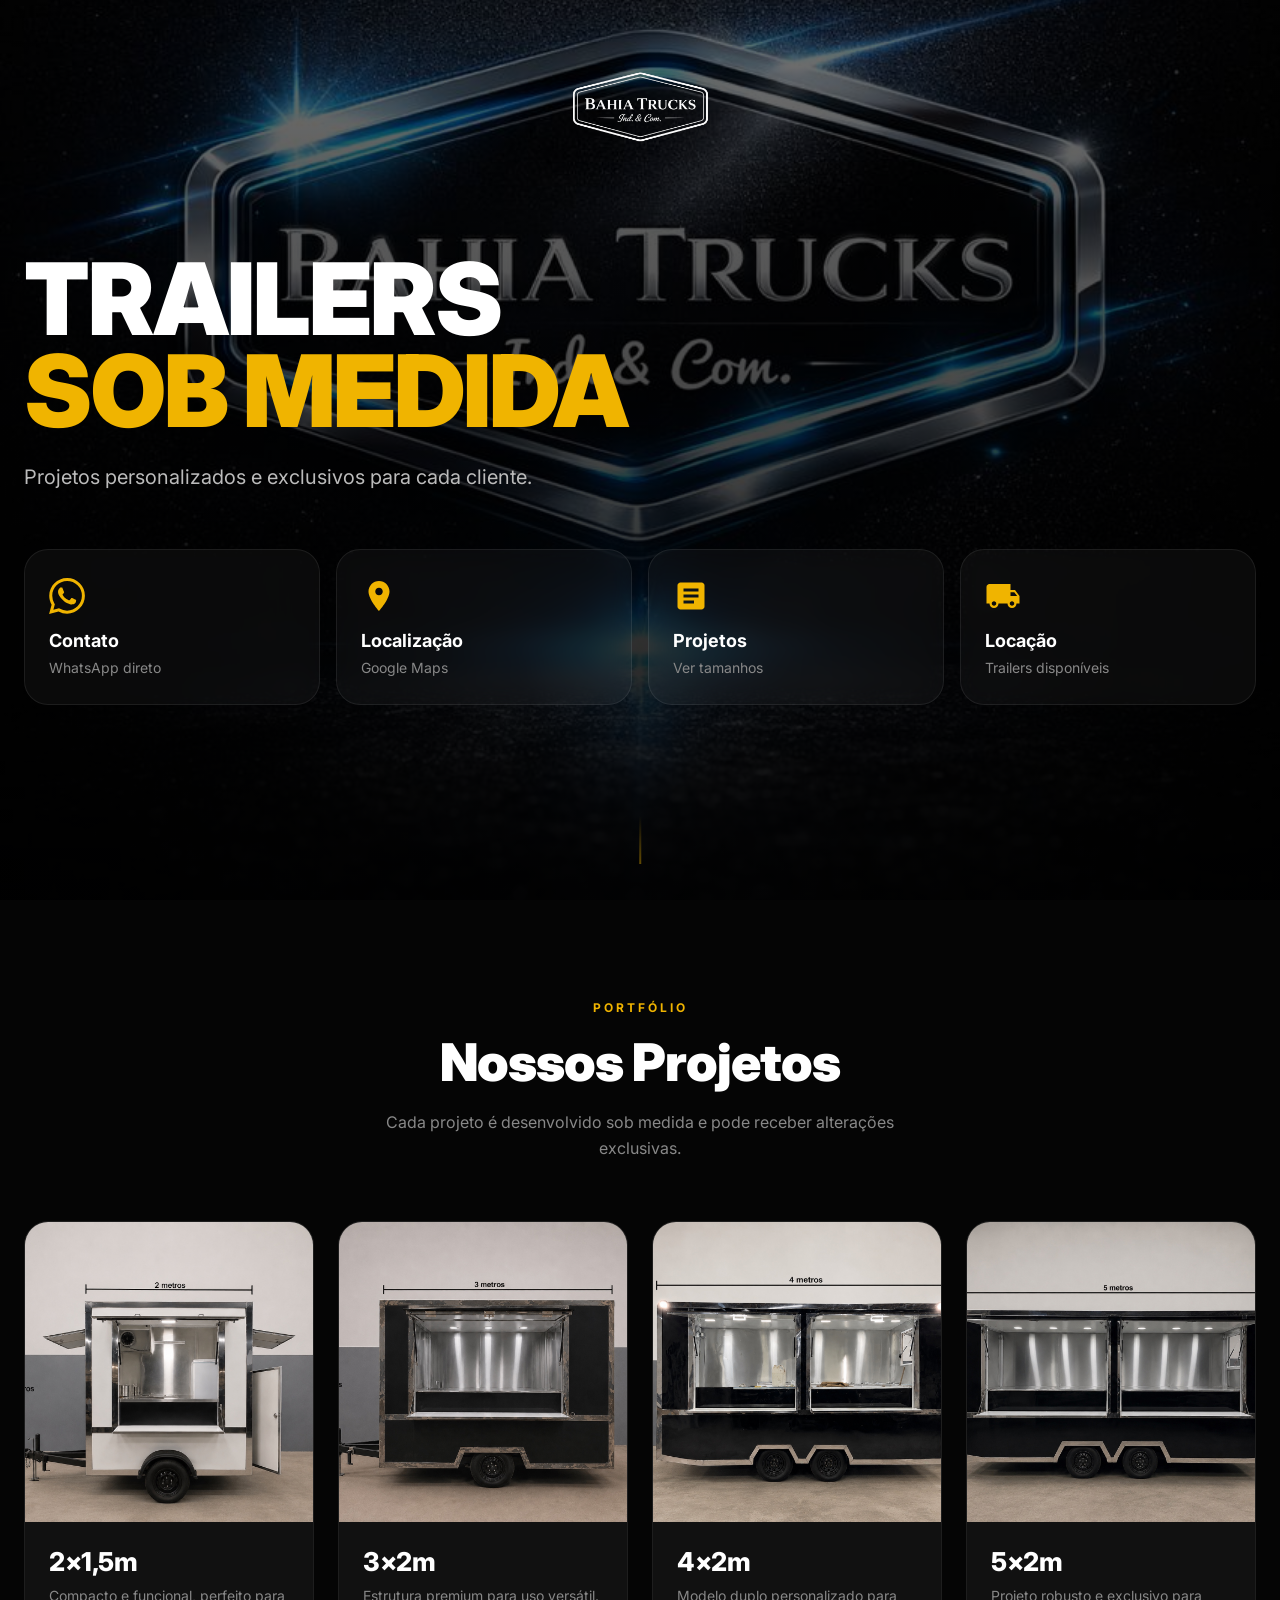
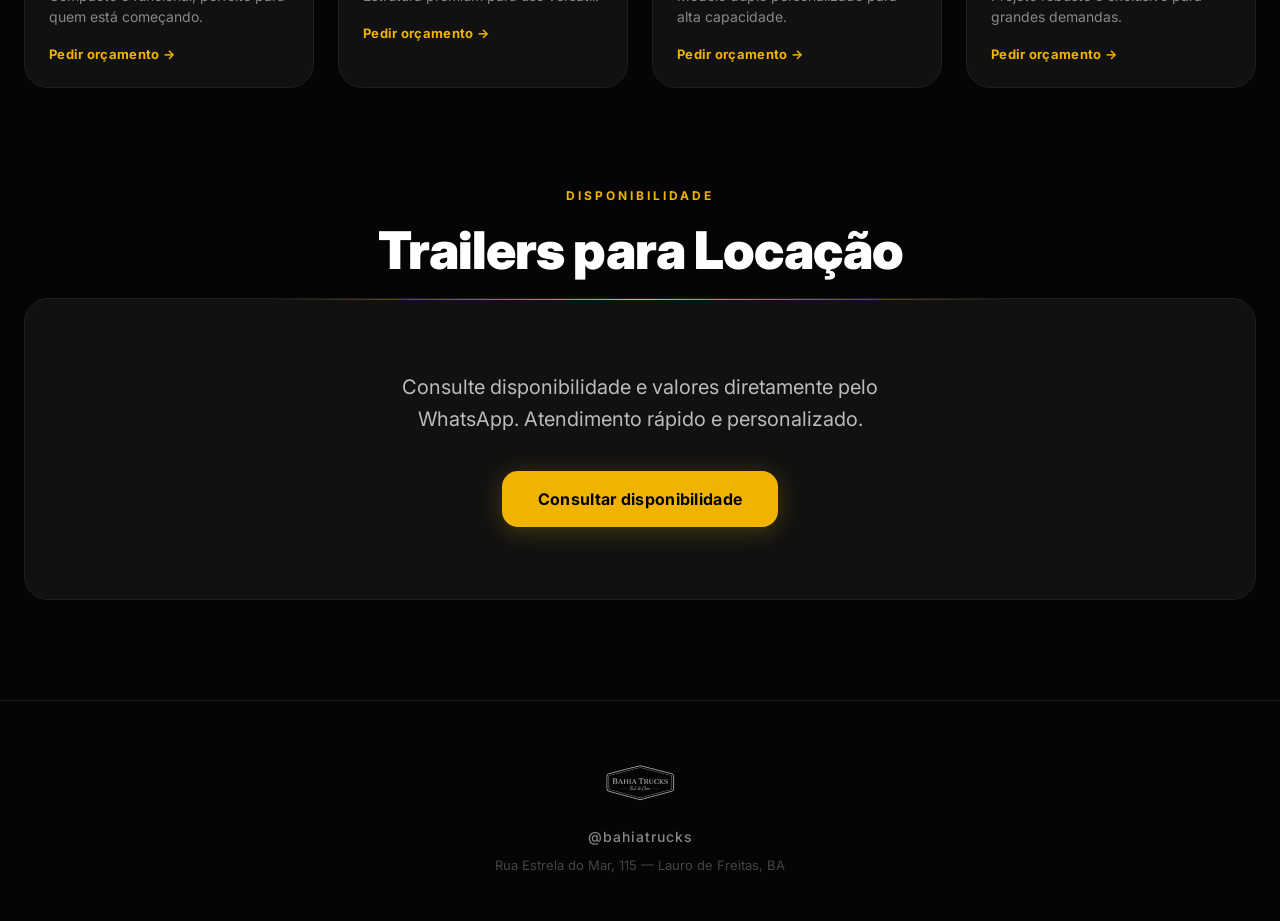
==== commit 48929c86: "Add rental catalog page with WhatsApp deeplinks per trailer - Create locacao.html with full trailer " ====
--- a/index.html
+++ b/index.html
@@ -164,7 +164,7 @@
 
   <div class="locacao-box">
     <p>Consulte disponibilidade e valores diretamente pelo WhatsApp. Atendimento rápido e personalizado.</p>
-    <a href="https://wa.me/5571987264731?text=Olá,%20tenho%20interesse%20em%20locação" target="_blank" rel="noopener" class="btn-primary" aria-label="Consultar disponibilidade de locação pelo WhatsApp">
+    <a href="locacao.html" class="btn-primary" aria-label="Ver trailers disponíveis para locação">
       Consultar disponibilidade
     </a>
   </div>
